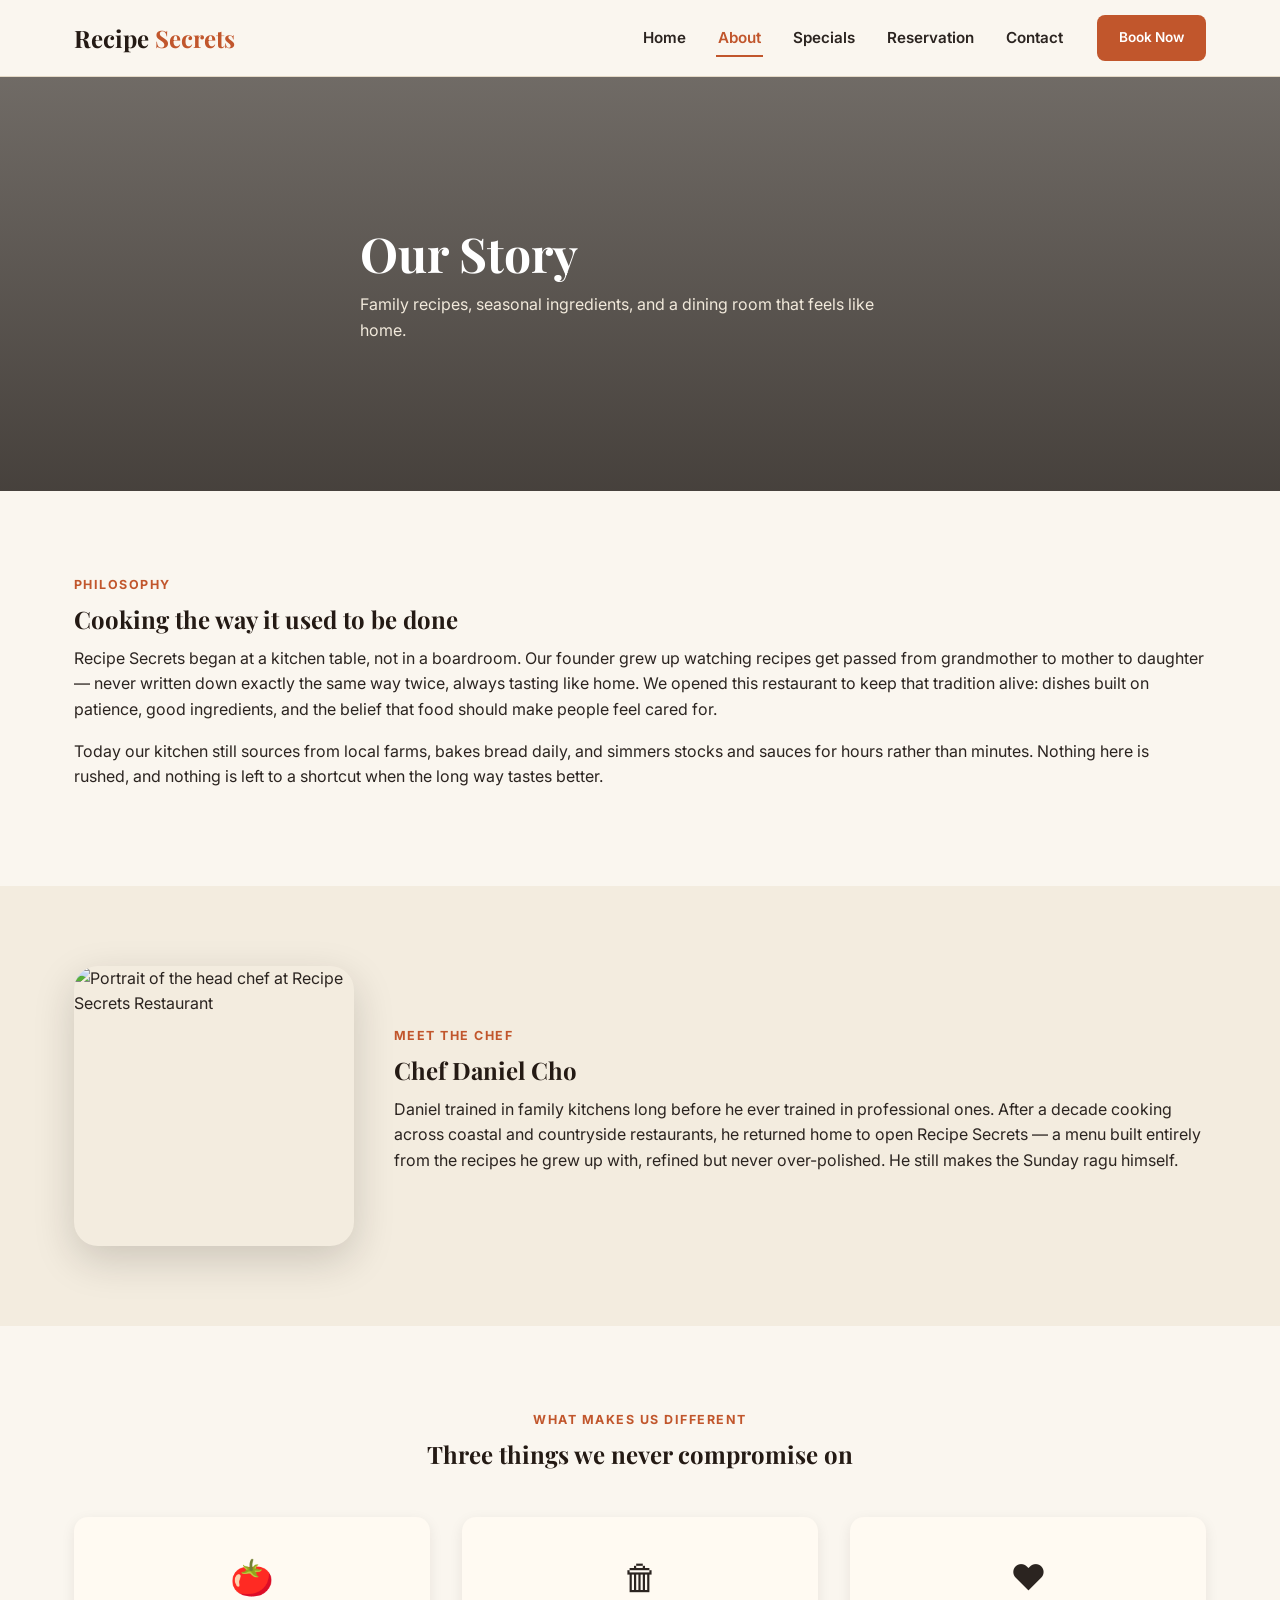
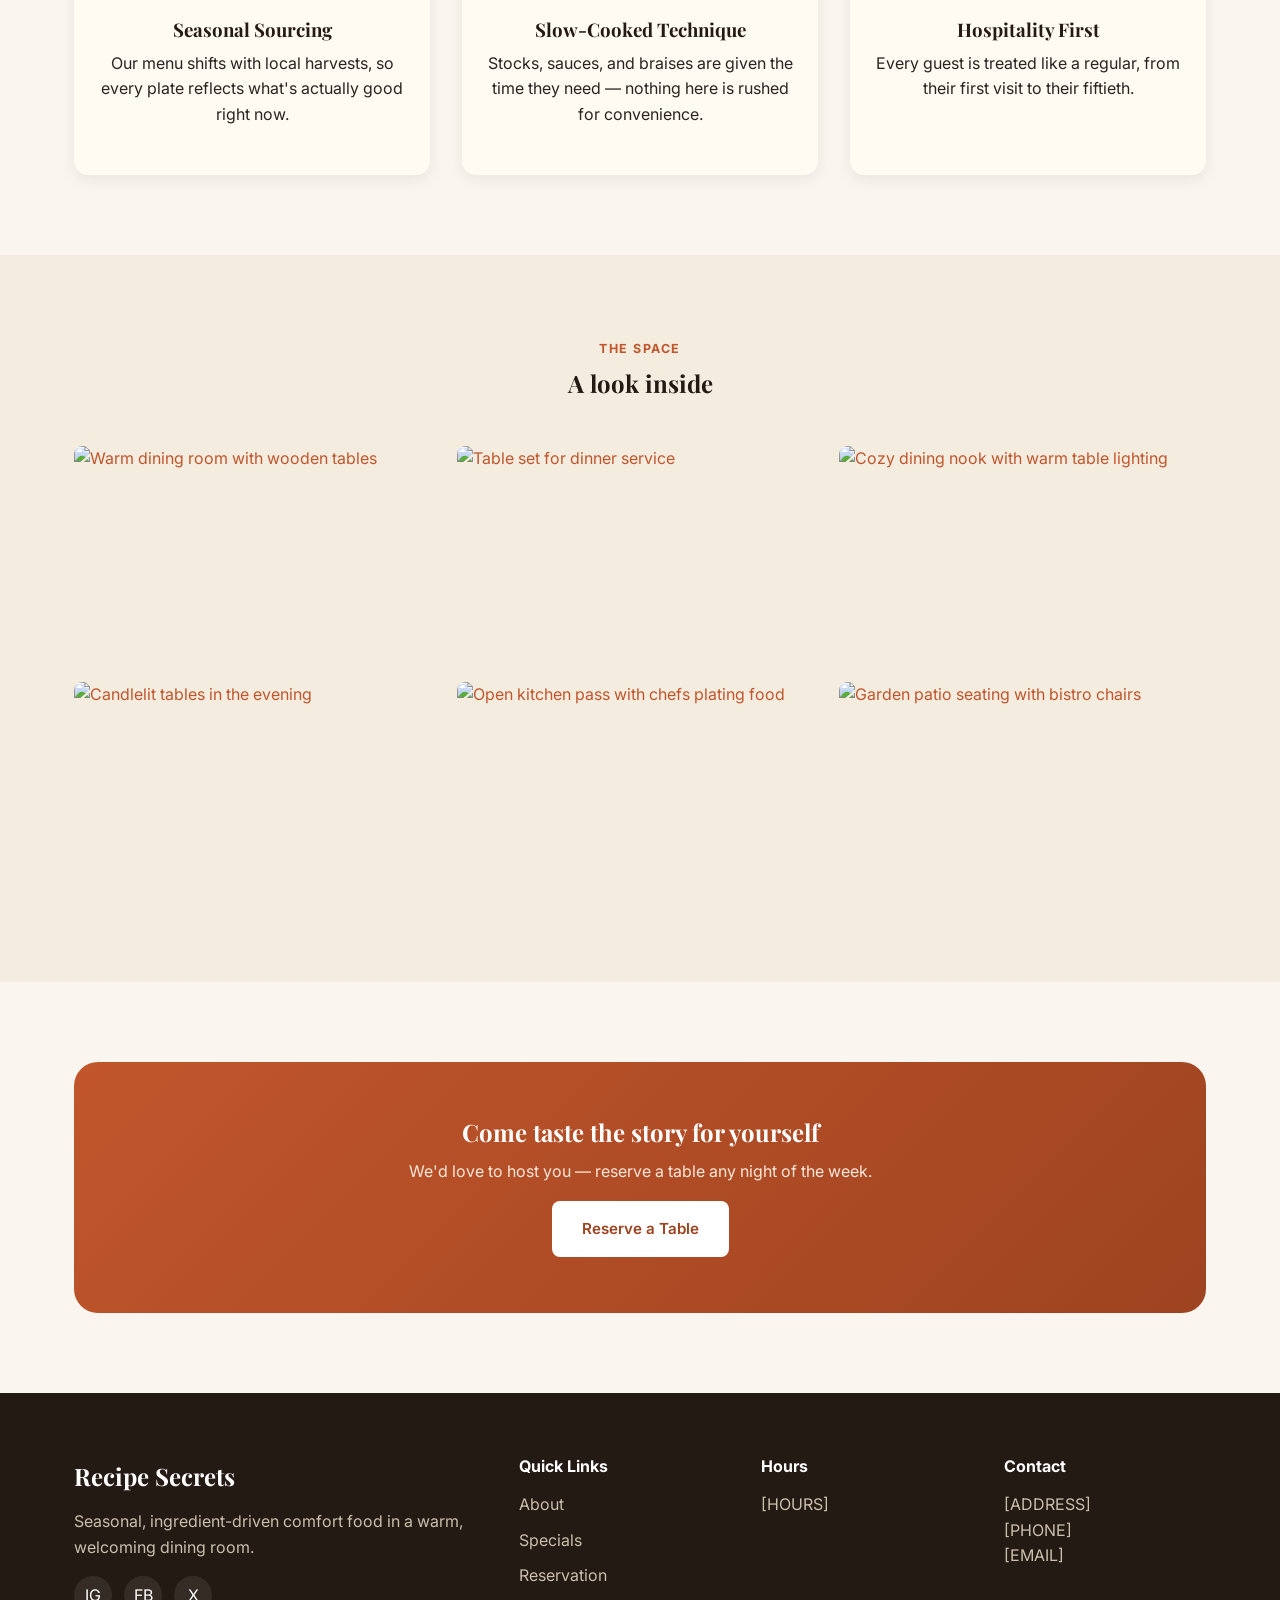
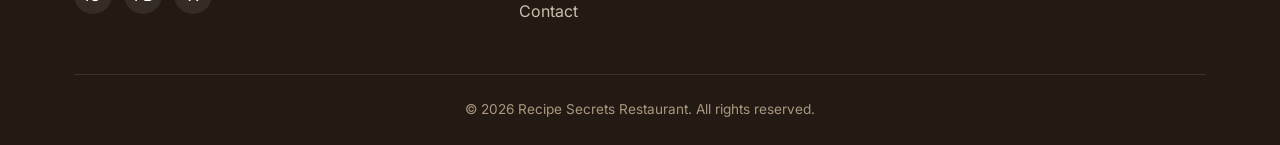
==== about.html @ ad88e189 "Initial commit: Recipe Secrets Restaurant static site" ====
<!DOCTYPE html>
<html lang="en">
<head>
<meta charset="UTF-8">
<meta name="viewport" content="width=device-width, initial-scale=1.0">
<title>About Us | Recipe Secrets Restaurant</title>
<meta name="description" content="Meet the chef and philosophy behind Recipe Secrets Restaurant, a neighborhood kitchen built on seasonal ingredients and family recipes.">
<meta property="og:title" content="About | Recipe Secrets Restaurant">
<meta property="og:description" content="Meet the chef and philosophy behind Recipe Secrets Restaurant.">
<meta property="og:type" content="website">
<meta property="og:image" content="https://images.unsplash.com/photo-1414235077428-338989a2e8c0?w=1200&q=80">
<link rel="icon" type="image/svg+xml" href="assets/favicon.svg">
<link rel="preconnect" href="https://fonts.googleapis.com">
<link rel="preconnect" href="https://fonts.gstatic.com" crossorigin>
<link href="https://fonts.googleapis.com/css2?family=Playfair+Display:wght@600;700&family=Inter:wght@400;500;600;700&display=swap" rel="stylesheet">
<link rel="stylesheet" href="css/styles.css">
</head>
<body>
<a class="skip-link" href="#main">Skip to content</a>

<header class="site-header">
  <div class="container">
    <a href="index.html" class="logo">Recipe <span>Secrets</span></a>
    <nav class="nav" id="site-nav">
      <ul class="nav-links">
        <li><a href="index.html">Home</a></li>
        <li><a href="about.html">About</a></li>
        <li><a href="specials.html">Specials</a></li>
        <li><a href="reservation.html">Reservation</a></li>
        <li><a href="contact.html">Contact</a></li>
      </ul>
      <div class="nav-cta">
        <a href="reservation.html" class="btn btn--primary btn--small">Book Now</a>
      </div>
    </nav>
    <button class="hamburger" aria-label="Toggle navigation menu" aria-expanded="false" aria-controls="site-nav">
      <span></span><span></span><span></span>
    </button>
  </div>
</header>

<main id="main">

  <section class="page-hero">
    <div class="hero__bg" style="background-image:url('https://images.unsplash.com/photo-1414235077428-338989a2e8c0?w=1600&q=80');" role="img" aria-label="Plated dish at Recipe Secrets Restaurant"></div>
    <div class="hero__overlay"></div>
    <div class="container hero__content">
      <h1>Our Story</h1>
      <p>Family recipes, seasonal ingredients, and a dining room that feels like home.</p>
    </div>
  </section>

  <section class="section">
    <div class="container reveal">
      <span class="eyebrow">Philosophy</span>
      <h2>Cooking the way it used to be done</h2>
      <p>Recipe Secrets began at a kitchen table, not in a boardroom. Our founder grew up watching recipes get passed from grandmother to mother to daughter &mdash; never written down exactly the same way twice, always tasting like home. We opened this restaurant to keep that tradition alive: dishes built on patience, good ingredients, and the belief that food should make people feel cared for.</p>
      <p>Today our kitchen still sources from local farms, bakes bread daily, and simmers stocks and sauces for hours rather than minutes. Nothing here is rushed, and nothing is left to a shortcut when the long way tastes better.</p>
    </div>
  </section>

  <section class="section section--alt">
    <div class="container chef reveal">
      <img src="https://images.unsplash.com/photo-1583394293214-28ded15ee548?w=600&q=80" alt="Portrait of the head chef at Recipe Secrets Restaurant" loading="lazy">
      <div>
        <span class="eyebrow">Meet the Chef</span>
        <h2>Chef Daniel Cho</h2>
        <p>Daniel trained in family kitchens long before he ever trained in professional ones. After a decade cooking across coastal and countryside restaurants, he returned home to open Recipe Secrets &mdash; a menu built entirely from the recipes he grew up with, refined but never over-polished. He still makes the Sunday ragu himself.</p>
      </div>
    </div>
  </section>

  <section class="section">
    <div class="container">
      <div class="section-head reveal">
        <span class="eyebrow">What Makes Us Different</span>
        <h2>Three things we never compromise on</h2>
      </div>
      <div class="grid grid--3 reveal">
        <div class="icon-block">
          <span class="icon-block__icon" aria-hidden="true">&#127813;</span>
          <h3>Seasonal Sourcing</h3>
          <p>Our menu shifts with local harvests, so every plate reflects what's actually good right now.</p>
        </div>
        <div class="icon-block">
          <span class="icon-block__icon" aria-hidden="true">&#128465;</span>
          <h3>Slow-Cooked Technique</h3>
          <p>Stocks, sauces, and braises are given the time they need &mdash; nothing here is rushed for convenience.</p>
        </div>
        <div class="icon-block">
          <span class="icon-block__icon" aria-hidden="true">&#10084;</span>
          <h3>Hospitality First</h3>
          <p>Every guest is treated like a regular, from their first visit to their fiftieth.</p>
        </div>
      </div>
    </div>
  </section>

  <section class="section section--alt">
    <div class="container">
      <div class="section-head reveal">
        <span class="eyebrow">The Space</span>
        <h2>A look inside</h2>
      </div>
      <div class="gallery-grid reveal">
        <a href="https://images.unsplash.com/photo-1552566626-52f8b828add9?w=1200&q=80" target="_blank" rel="noopener">
          <img src="https://images.unsplash.com/photo-1552566626-52f8b828add9?w=700&q=80" alt="Warm dining room with wooden tables" loading="lazy">
        </a>
        <a href="https://images.unsplash.com/photo-1424847651672-bf20a4b0982b?w=1200&q=80" target="_blank" rel="noopener">
          <img src="https://images.unsplash.com/photo-1424847651672-bf20a4b0982b?w=700&q=80" alt="Table set for dinner service" loading="lazy">
        </a>
        <a href="https://images.unsplash.com/photo-1544148103-0773bf10d330?w=1200&q=80" target="_blank" rel="noopener">
          <img src="https://images.unsplash.com/photo-1544148103-0773bf10d330?w=700&q=80" alt="Cozy dining nook with warm table lighting" loading="lazy">
        </a>
        <a href="https://images.unsplash.com/photo-1517248135467-4c7edcad34c4?w=1200&q=80" target="_blank" rel="noopener">
          <img src="https://images.unsplash.com/photo-1517248135467-4c7edcad34c4?w=700&q=80" alt="Candlelit tables in the evening" loading="lazy">
        </a>
        <a href="https://thumb.wikimedia.org/wikipedia/commons/thumb/9/96/20120608-OSEC-RBN-2579_%287170155123%29.jpg/1920px-20120608-OSEC-RBN-2579_%287170155123%29.jpg" target="_blank" rel="noopener">
          <img src="https://thumb.wikimedia.org/wikipedia/commons/thumb/9/96/20120608-OSEC-RBN-2579_%287170155123%29.jpg/1920px-20120608-OSEC-RBN-2579_%287170155123%29.jpg" alt="Open kitchen pass with chefs plating food" loading="lazy">
        </a>
        <a href="https://thumb.wikimedia.org/wikipedia/commons/thumb/3/38/DSCF1067_A_tranquil_garden_patio_framed_by_vibrant_pink_bougainvillea_cozy_metal_bistro_chairs_and_shaded_wooden_walkways_-_the_perfect_spot_to_relax_outdoors.jpg/1920px-thumbnail.jpg" target="_blank" rel="noopener">
          <img src="https://thumb.wikimedia.org/wikipedia/commons/thumb/3/38/DSCF1067_A_tranquil_garden_patio_framed_by_vibrant_pink_bougainvillea_cozy_metal_bistro_chairs_and_shaded_wooden_walkways_-_the_perfect_spot_to_relax_outdoors.jpg/1920px-thumbnail.jpg" alt="Garden patio seating with bistro chairs" loading="lazy">
        </a>
      </div>
    </div>
  </section>

  <section class="section">
    <div class="container">
      <div class="cta-banner reveal">
        <h2>Come taste the story for yourself</h2>
        <p>We'd love to host you &mdash; reserve a table any night of the week.</p>
        <a href="reservation.html" class="btn btn--primary" style="background:#fff;color:var(--color-terracotta-dark);">Reserve a Table</a>
      </div>
    </div>
  </section>

</main>

<footer class="site-footer">
  <div class="container">
    <div class="footer-grid">
      <div>
        <a href="index.html" class="logo">Recipe Secrets</a>
        <p>Seasonal, ingredient-driven comfort food in a warm, welcoming dining room.</p>
        <div class="footer-social">
          <a href="[SOCIAL LINKS]" aria-label="Instagram">IG</a>
          <a href="[SOCIAL LINKS]" aria-label="Facebook">FB</a>
          <a href="[SOCIAL LINKS]" aria-label="X / Twitter">X</a>
        </div>
      </div>
      <div>
        <h4>Quick Links</h4>
        <ul class="footer-links">
          <li><a href="about.html">About</a></li>
          <li><a href="specials.html">Specials</a></li>
          <li><a href="reservation.html">Reservation</a></li>
          <li><a href="contact.html">Contact</a></li>
        </ul>
      </div>
      <div>
        <h4>Hours</h4>
        <p>[HOURS]</p>
      </div>
      <div>
        <h4>Contact</h4>
        <p>[ADDRESS]<br>[PHONE]<br>[EMAIL]</p>
      </div>
    </div>
    <div class="footer-bottom">
      &copy; <span id="year"></span> Recipe Secrets Restaurant. All rights reserved.
    </div>
  </div>
</footer>

<script src="js/main.js"></script>
<script>document.getElementById('year').textContent = new Date().getFullYear();</script>
</body>
</html>
---- css/styles.css ----
/* =========================================================
   Recipe Secrets Restaurant — shared stylesheet
   ========================================================= */

:root {
  /* colors */
  --color-bg: #faf6ef;
  --color-bg-alt: #f3ecdf;
  --color-espresso: #241a14;
  --color-espresso-soft: #342419;
  --color-text: #2b2420;
  --color-text-muted: #6b5f54;
  --color-cream: #fffaf2;
  --color-gold: #c9a227;
  --color-terracotta: #c1562c;
  --color-terracotta-dark: #9e4320;
  --color-border: #e4d9c6;

  /* typography */
  --font-heading: "Playfair Display", Georgia, serif;
  --font-body: "Inter", -apple-system, Segoe UI, sans-serif;

  /* spacing / shape */
  --radius-sm: 8px;
  --radius-md: 14px;
  --radius-lg: 24px;
  --shadow-sm: 0 4px 14px rgba(36, 26, 20, 0.08);
  --shadow-md: 0 14px 40px rgba(36, 26, 20, 0.18);
  --container: 1180px;
  --header-h: 76px;
}

* { box-sizing: border-box; }
html { scroll-behavior: smooth; }

@media (prefers-reduced-motion: reduce) {
  html { scroll-behavior: auto; }
  *, *::before, *::after {
    animation-duration: 0.01ms !important;
    animation-iteration-count: 1 !important;
    transition-duration: 0.01ms !important;
    scroll-behavior: auto !important;
  }
}

body {
  margin: 0;
  font-family: var(--font-body);
  color: var(--color-text);
  background: var(--color-bg);
  line-height: 1.6;
}

img { max-width: 100%; display: block; }

h1, h2, h3, h4 {
  font-family: var(--font-heading);
  margin: 0 0 0.5em;
  line-height: 1.2;
  color: var(--color-espresso);
}

p { margin: 0 0 1em; }

a { color: var(--color-terracotta); text-decoration: none; }
a:hover { color: var(--color-terracotta-dark); }

:focus-visible {
  outline: 3px solid var(--color-gold);
  outline-offset: 2px;
}

.container {
  max-width: var(--container);
  margin: 0 auto;
  padding: 0 24px;
}

.section {
  padding: 80px 0;
}

.section--alt { background: var(--color-bg-alt); }
.section--dark {
  background: var(--color-espresso);
  color: #f1e9db;
}
.section--dark h2, .section--dark h3 { color: #fff; }

.eyebrow {
  display: inline-block;
  font-family: var(--font-body);
  font-weight: 700;
  letter-spacing: 0.12em;
  text-transform: uppercase;
  font-size: 0.78rem;
  color: var(--color-terracotta);
  margin-bottom: 10px;
}

.section-head {
  text-align: center;
  max-width: 640px;
  margin: 0 auto 48px;
}

/* Buttons */
.btn {
  display: inline-flex;
  align-items: center;
  justify-content: center;
  gap: 8px;
  padding: 14px 28px;
  border-radius: var(--radius-sm);
  font-weight: 600;
  font-size: 0.95rem;
  border: 2px solid transparent;
  cursor: pointer;
  transition: transform 0.15s ease, box-shadow 0.15s ease, background 0.2s ease, color 0.2s ease;
  text-align: center;
}
.btn:hover { transform: translateY(-2px); }

.btn--primary {
  background: var(--color-terracotta);
  color: #fff;
}
.btn--primary:hover { background: var(--color-terracotta-dark); color: #fff; box-shadow: var(--shadow-sm); }

.btn--ghost {
  background: transparent;
  border-color: #fff;
  color: #fff;
}
.btn--ghost:hover { background: rgba(255,255,255,0.15); color: #fff; }

.btn--outline {
  background: transparent;
  border-color: var(--color-terracotta);
  color: var(--color-terracotta);
}
.btn--outline:hover { background: var(--color-terracotta); color: #fff; }

.btn--small { padding: 10px 20px; font-size: 0.85rem; }
.btn--block { width: 100%; }

/* =========================================================
   Header
   ========================================================= */
.site-header {
  position: sticky;
  top: 0;
  z-index: 100;
  background: rgba(250, 246, 239, 0.92);
  backdrop-filter: saturate(180%) blur(10px);
  border-bottom: 1px solid var(--color-border);
}

.site-header .container {
  display: flex;
  align-items: center;
  justify-content: space-between;
  height: var(--header-h);
}

.logo {
  font-family: var(--font-heading);
  font-size: 1.5rem;
  font-weight: 700;
  color: var(--color-espresso);
  display: flex;
  align-items: baseline;
  gap: 6px;
}
.logo span { color: var(--color-terracotta); }

.nav {
  display: flex;
  align-items: center;
  gap: 32px;
}

.nav-links {
  display: flex;
  gap: 28px;
  list-style: none;
  margin: 0;
  padding: 0;
}

.nav-links a {
  color: var(--color-text);
  font-weight: 600;
  font-size: 0.95rem;
  padding: 8px 2px;
  position: relative;
}

.nav-links a::after {
  content: "";
  position: absolute;
  left: 0;
  bottom: -2px;
  height: 2px;
  width: 0;
  background: var(--color-terracotta);
  transition: width 0.2s ease;
}

.nav-links a:hover::after,
.nav-links a[aria-current="page"]::after {
  width: 100%;
}

.nav-links a[aria-current="page"] {
  color: var(--color-terracotta);
}

.nav-cta { display: flex; align-items: center; gap: 16px; }

.hamburger {
  display: none;
  flex-direction: column;
  justify-content: center;
  gap: 5px;
  width: 42px;
  height: 42px;
  border: 1px solid var(--color-border);
  border-radius: var(--radius-sm);
  background: var(--color-cream);
  cursor: pointer;
}
.hamburger span {
  display: block;
  width: 20px;
  height: 2px;
  margin: 0 auto;
  background: var(--color-espresso);
  transition: transform 0.2s ease, opacity 0.2s ease;
}
.hamburger[aria-expanded="true"] span:nth-child(1) { transform: translateY(7px) rotate(45deg); }
.hamburger[aria-expanded="true"] span:nth-child(2) { opacity: 0; }
.hamburger[aria-expanded="true"] span:nth-child(3) { transform: translateY(-7px) rotate(-45deg); }

@media (max-width: 900px) {
  .hamburger { display: flex; }
  .nav {
    position: fixed;
    inset: var(--header-h) 0 0 0;
    background: var(--color-cream);
    flex-direction: column;
    align-items: flex-start;
    padding: 32px 24px;
    transform: translateX(100%);
    transition: transform 0.25s ease;
    overflow-y: auto;
  }
  .nav.is-open { transform: translateX(0); }
  .nav-links {
    flex-direction: column;
    gap: 18px;
    width: 100%;
  }
  .nav-cta { flex-direction: column; align-items: stretch; width: 100%; }
}

/* =========================================================
   Hero
   ========================================================= */
.hero {
  position: relative;
  min-height: 92vh;
  display: flex;
  align-items: center;
  color: #fff;
  overflow: hidden;
}

.hero__bg {
  position: absolute;
  inset: 0;
  background-size: cover;
  background-position: center;
}

.hero__overlay {
  position: absolute;
  inset: 0;
  background: linear-gradient(180deg, rgba(20, 14, 10, 0.55) 0%, rgba(20, 14, 10, 0.78) 100%);
}

.hero__content {
  position: relative;
  z-index: 2;
  max-width: 720px;
}

.hero__eyebrow {
  text-transform: uppercase;
  letter-spacing: 0.2em;
  font-weight: 700;
  color: var(--color-gold);
  font-size: 0.85rem;
  margin-bottom: 18px;
  display: block;
}

.hero h1 {
  color: #fff;
  font-size: clamp(2.4rem, 5vw, 4rem);
  margin-bottom: 20px;
}

.hero p {
  font-size: 1.15rem;
  color: #f1e9db;
  max-width: 560px;
  margin-bottom: 36px;
}

.hero__actions { display: flex; gap: 16px; flex-wrap: wrap; }

.page-hero {
  position: relative;
  min-height: 46vh;
  display: flex;
  align-items: center;
  color: #fff;
}
.page-hero .hero__bg, .page-hero .hero__overlay { position: absolute; inset: 0; }
.page-hero .hero__bg { background-size: cover; background-position: center; }
.page-hero .hero__overlay { background: linear-gradient(180deg, rgba(20,14,10,0.6), rgba(20,14,10,0.78)); }
.page-hero .hero__content { position: relative; z-index: 2; }
.page-hero h1 { color: #fff; font-size: clamp(2rem, 4vw, 3rem); margin-bottom: 10px; }
.page-hero p { color: #f1e9db; max-width: 560px; margin: 0; }

/* =========================================================
   Cards / grids
   ========================================================= */
.grid {
  display: grid;
  gap: 32px;
}
.grid--2 { grid-template-columns: repeat(2, 1fr); }
.grid--3 { grid-template-columns: repeat(3, 1fr); }
.grid--4 { grid-template-columns: repeat(4, 1fr); }
.grid--6 { grid-template-columns: repeat(3, 1fr); }

@media (max-width: 900px) {
  .grid--3, .grid--4, .grid--6 { grid-template-columns: repeat(2, 1fr); }
}
@media (max-width: 600px) {
  .grid--2, .grid--3, .grid--4, .grid--6 { grid-template-columns: 1fr; }
}

.card {
  background: var(--color-cream);
  border-radius: var(--radius-md);
  overflow: hidden;
  box-shadow: var(--shadow-sm);
  transition: transform 0.25s ease, box-shadow 0.25s ease;
  display: flex;
  flex-direction: column;
}
.card:hover {
  transform: translateY(-6px);
  box-shadow: var(--shadow-md);
}

.card__media {
  aspect-ratio: 4 / 3;
  overflow: hidden;
}
.card__media img {
  width: 100%;
  height: 100%;
  object-fit: cover;
  transition: transform 0.4s ease;
}
.card:hover .card__media img { transform: scale(1.06); }

.card__body { padding: 22px; flex: 1; display: flex; flex-direction: column; }
.card__top-row {
  display: flex;
  justify-content: space-between;
  align-items: baseline;
  gap: 10px;
}
.card__price { color: var(--color-terracotta); font-weight: 700; white-space: nowrap; }
.card__body p { color: var(--color-text-muted); flex: 1; }

.tag {
  display: inline-block;
  font-size: 0.72rem;
  font-weight: 700;
  letter-spacing: 0.04em;
  text-transform: uppercase;
  padding: 4px 10px;
  border-radius: 999px;
  background: var(--color-bg-alt);
  color: var(--color-terracotta);
  margin: 2px 6px 2px 0;
}
.tag--pick { background: var(--color-gold); color: #241a14; }
.tag--spicy { background: #f1d4c7; color: var(--color-terracotta-dark); }
.tag--veg { background: #dcead9; color: #336a3b; }

/* =========================================================
   Story / About teaser
   ========================================================= */
.split {
  display: grid;
  grid-template-columns: 1fr 1fr;
  gap: 56px;
  align-items: center;
}
@media (max-width: 860px) {
  .split { grid-template-columns: 1fr; }
}
.split img {
  border-radius: var(--radius-lg);
  box-shadow: var(--shadow-md);
  width: 100%;
  height: 100%;
  object-fit: cover;
  aspect-ratio: 4/3;
}

/* Testimonials */
.testimonial {
  background: var(--color-cream);
  border-radius: var(--radius-md);
  padding: 32px;
  box-shadow: var(--shadow-sm);
  height: 100%;
}
.testimonial__quote {
  font-family: var(--font-heading);
  font-size: 1.1rem;
  color: var(--color-espresso);
  margin-bottom: 18px;
}
.testimonial__stars { color: var(--color-gold); letter-spacing: 2px; margin-bottom: 10px; }
.testimonial__name { font-weight: 700; }
.testimonial__role { color: var(--color-text-muted); font-size: 0.9rem; }

/* Info strip */
.info-strip {
  display: grid;
  grid-template-columns: repeat(3, 1fr);
  gap: 32px;
}
@media (max-width: 760px) {
  .info-strip { grid-template-columns: 1fr; }
}
.info-strip__item { text-align: center; }
.info-strip__icon { font-size: 2rem; margin-bottom: 12px; display: block; }

/* CTA banner */
.cta-banner {
  background: linear-gradient(135deg, var(--color-terracotta), var(--color-terracotta-dark));
  color: #fff;
  border-radius: var(--radius-lg);
  padding: 56px;
  text-align: center;
}
.cta-banner h2 { color: #fff; }
.cta-banner p { color: #fde8da; }

/* Icon blocks (About) */
.icon-block {
  text-align: center;
  padding: 32px 20px;
  background: var(--color-cream);
  border-radius: var(--radius-md);
  box-shadow: var(--shadow-sm);
}
.icon-block__icon { font-size: 2.2rem; margin-bottom: 14px; display: block; }

/* Chef profile */
.chef {
  display: grid;
  grid-template-columns: 280px 1fr;
  gap: 40px;
  align-items: center;
}
@media (max-width: 760px) {
  .chef { grid-template-columns: 1fr; text-align: center; }
}
.chef img {
  border-radius: var(--radius-lg);
  box-shadow: var(--shadow-md);
  aspect-ratio: 1;
  object-fit: cover;
  width: 100%;
}

/* Gallery */
.gallery-grid {
  display: grid;
  grid-template-columns: repeat(3, 1fr);
  grid-auto-rows: 220px;
  gap: 16px;
}
.gallery-grid img {
  width: 100%;
  height: 100%;
  object-fit: cover;
  border-radius: var(--radius-sm);
  transition: transform 0.3s ease;
}
.gallery-grid a { overflow: hidden; border-radius: var(--radius-sm); display: block; }
.gallery-grid a:hover img { transform: scale(1.08); }
@media (max-width: 760px) {
  .gallery-grid { grid-template-columns: repeat(2, 1fr); grid-auto-rows: 180px; }
}

/* =========================================================
   Specials page
   ========================================================= */
.special-feature {
  display: grid;
  grid-template-columns: 1fr 1fr;
  gap: 48px;
  align-items: center;
  background: var(--color-cream);
  border-radius: var(--radius-lg);
  padding: 40px;
  box-shadow: var(--shadow-md);
}
@media (max-width: 860px) {
  .special-feature { grid-template-columns: 1fr; }
}
.special-feature img {
  border-radius: var(--radius-md);
  aspect-ratio: 4/3;
  object-fit: cover;
  width: 100%;
}

.menu-category { margin-bottom: 56px; }
.menu-category h3 {
  font-size: 1.6rem;
  border-bottom: 2px solid var(--color-border);
  padding-bottom: 12px;
  margin-bottom: 28px;
}

/* =========================================================
   Forms
   ========================================================= */
.form-layout {
  display: grid;
  grid-template-columns: 1.4fr 1fr;
  gap: 48px;
  align-items: start;
}
@media (max-width: 900px) {
  .form-layout { grid-template-columns: 1fr; }
}

.form-card {
  background: var(--color-cream);
  border-radius: var(--radius-lg);
  padding: 40px;
  box-shadow: var(--shadow-md);
}

.form-row { margin-bottom: 20px; }
.form-row--split {
  display: grid;
  grid-template-columns: 1fr 1fr;
  gap: 20px;
}
@media (max-width: 560px) {
  .form-row--split { grid-template-columns: 1fr; }
}

label {
  display: block;
  font-weight: 600;
  margin-bottom: 8px;
  font-size: 0.92rem;
}
.required { color: var(--color-terracotta); }

input, select, textarea {
  width: 100%;
  padding: 12px 14px;
  border: 1.5px solid var(--color-border);
  border-radius: var(--radius-sm);
  font-family: var(--font-body);
  font-size: 0.98rem;
  background: #fff;
  color: var(--color-text);
}
input:focus, select:focus, textarea:focus {
  border-color: var(--color-terracotta);
  outline: none;
}
textarea { resize: vertical; min-height: 110px; }

.field-error {
  color: #a4302a;
  font-size: 0.82rem;
  margin-top: 6px;
  display: none;
}
.form-row.has-error input,
.form-row.has-error select,
.form-row.has-error textarea {
  border-color: #a4302a;
}
.form-row.has-error .field-error { display: block; }

.form-success {
  display: none;
  background: #dcead9;
  color: #2b5e32;
  padding: 18px 20px;
  border-radius: var(--radius-sm);
  margin-bottom: 24px;
  font-weight: 600;
}
.form-success.is-visible { display: block; }

.side-panel {
  background: var(--color-espresso);
  color: #f1e9db;
  border-radius: var(--radius-lg);
  padding: 36px;
}
.side-panel h3 { color: #fff; }
.side-panel .hours-table { width: 100%; margin: 18px 0; border-collapse: collapse; }
.side-panel .hours-table td { padding: 6px 0; border-bottom: 1px solid rgba(255,255,255,0.1); font-size: 0.92rem; }
.side-panel .hours-table td:last-child { text-align: right; color: var(--color-gold); }
.side-panel p { color: #d9cdb9; font-size: 0.92rem; }
.side-panel a { color: var(--color-gold); }

/* Contact info list */
.contact-info { list-style: none; padding: 0; margin: 0 0 24px; }
.contact-info li { padding: 10px 0; border-bottom: 1px solid rgba(255,255,255,0.1); font-size: 0.95rem; }
.contact-info li:last-child { border-bottom: none; }

.social-row { display: flex; gap: 14px; margin-top: 18px; }
.social-row a {
  width: 40px; height: 40px;
  display: flex; align-items: center; justify-content: center;
  border-radius: 50%;
  background: rgba(255,255,255,0.08);
  color: #f1e9db;
  font-size: 1rem;
}
.social-row a:hover { background: var(--color-gold); color: #241a14; }

.map-wrap {
  border-radius: var(--radius-lg);
  overflow: hidden;
  box-shadow: var(--shadow-md);
  margin-top: 48px;
}
.map-wrap iframe { width: 100%; height: 420px; border: 0; display: block; }

/* =========================================================
   Footer
   ========================================================= */
.site-footer {
  background: var(--color-espresso);
  color: #cbbfab;
  padding: 64px 0 24px;
}
.footer-grid {
  display: grid;
  grid-template-columns: 2fr 1fr 1fr 1fr;
  gap: 40px;
  margin-bottom: 40px;
}
@media (max-width: 860px) {
  .footer-grid { grid-template-columns: 1fr 1fr; }
}
@media (max-width: 560px) {
  .footer-grid { grid-template-columns: 1fr; }
}
.site-footer h4 { color: #fff; font-size: 1rem; font-family: var(--font-body); margin-bottom: 16px; }
.site-footer .logo { color: #fff; margin-bottom: 14px; }
.footer-links { list-style: none; padding: 0; margin: 0; }
.footer-links li { margin-bottom: 10px; }
.footer-links a { color: #cbbfab; }
.footer-links a:hover { color: var(--color-gold); }
.footer-social { display: flex; gap: 12px; margin-top: 16px; }
.footer-social a {
  width: 38px; height: 38px;
  border-radius: 50%;
  background: rgba(255,255,255,0.08);
  display: flex; align-items: center; justify-content: center;
  color: #fff;
}
.footer-social a:hover { background: var(--color-gold); color: #241a14; }
.footer-bottom {
  border-top: 1px solid rgba(255,255,255,0.1);
  padding-top: 24px;
  text-align: center;
  font-size: 0.85rem;
  color: #a8987f;
}

/* =========================================================
   Scroll-reveal
   ========================================================= */
.reveal {
  opacity: 0;
  transform: translateY(24px);
  transition: opacity 0.6s ease, transform 0.6s ease;
}
.reveal.is-visible {
  opacity: 1;
  transform: translateY(0);
}

/* skip link */
.skip-link {
  position: absolute;
  left: -999px;
  top: 0;
  background: var(--color-terracotta);
  color: #fff;
  padding: 10px 16px;
  z-index: 200;
}
.skip-link:focus {
  left: 10px;
  top: 10px;
}
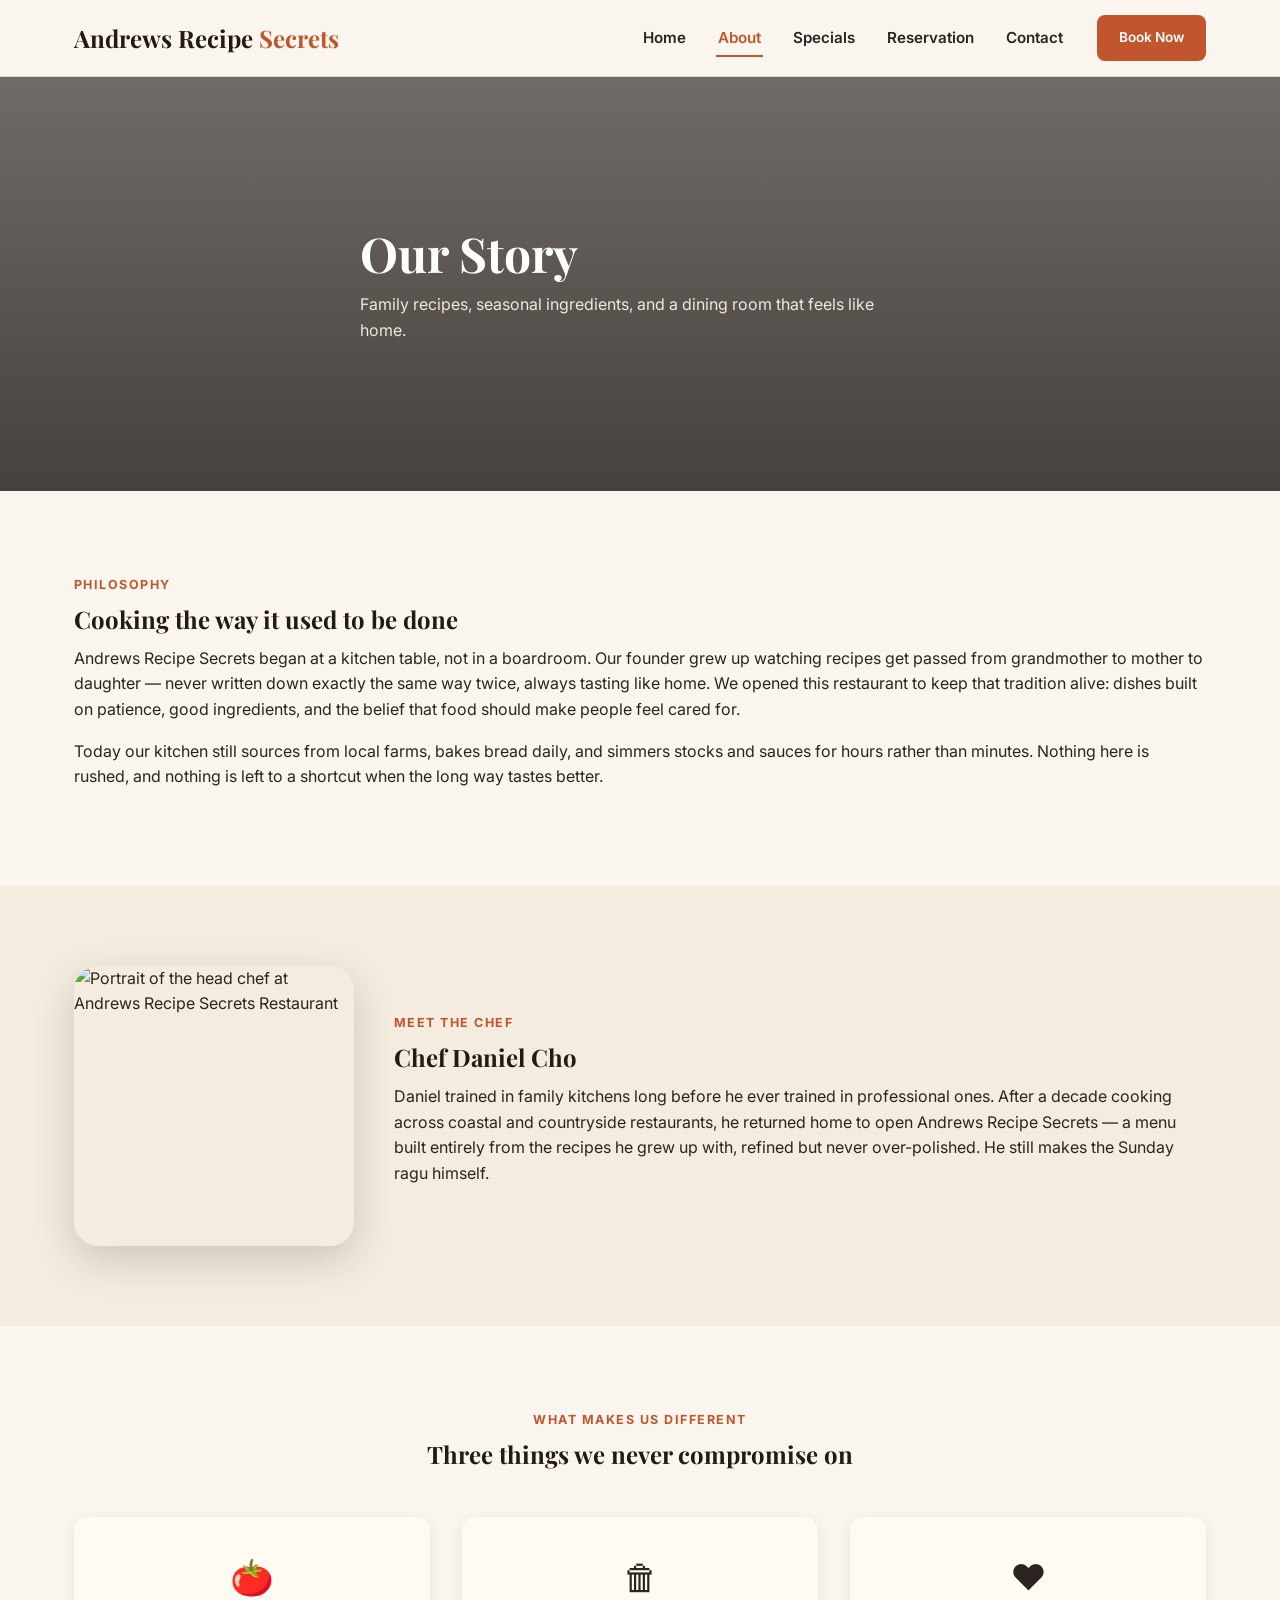
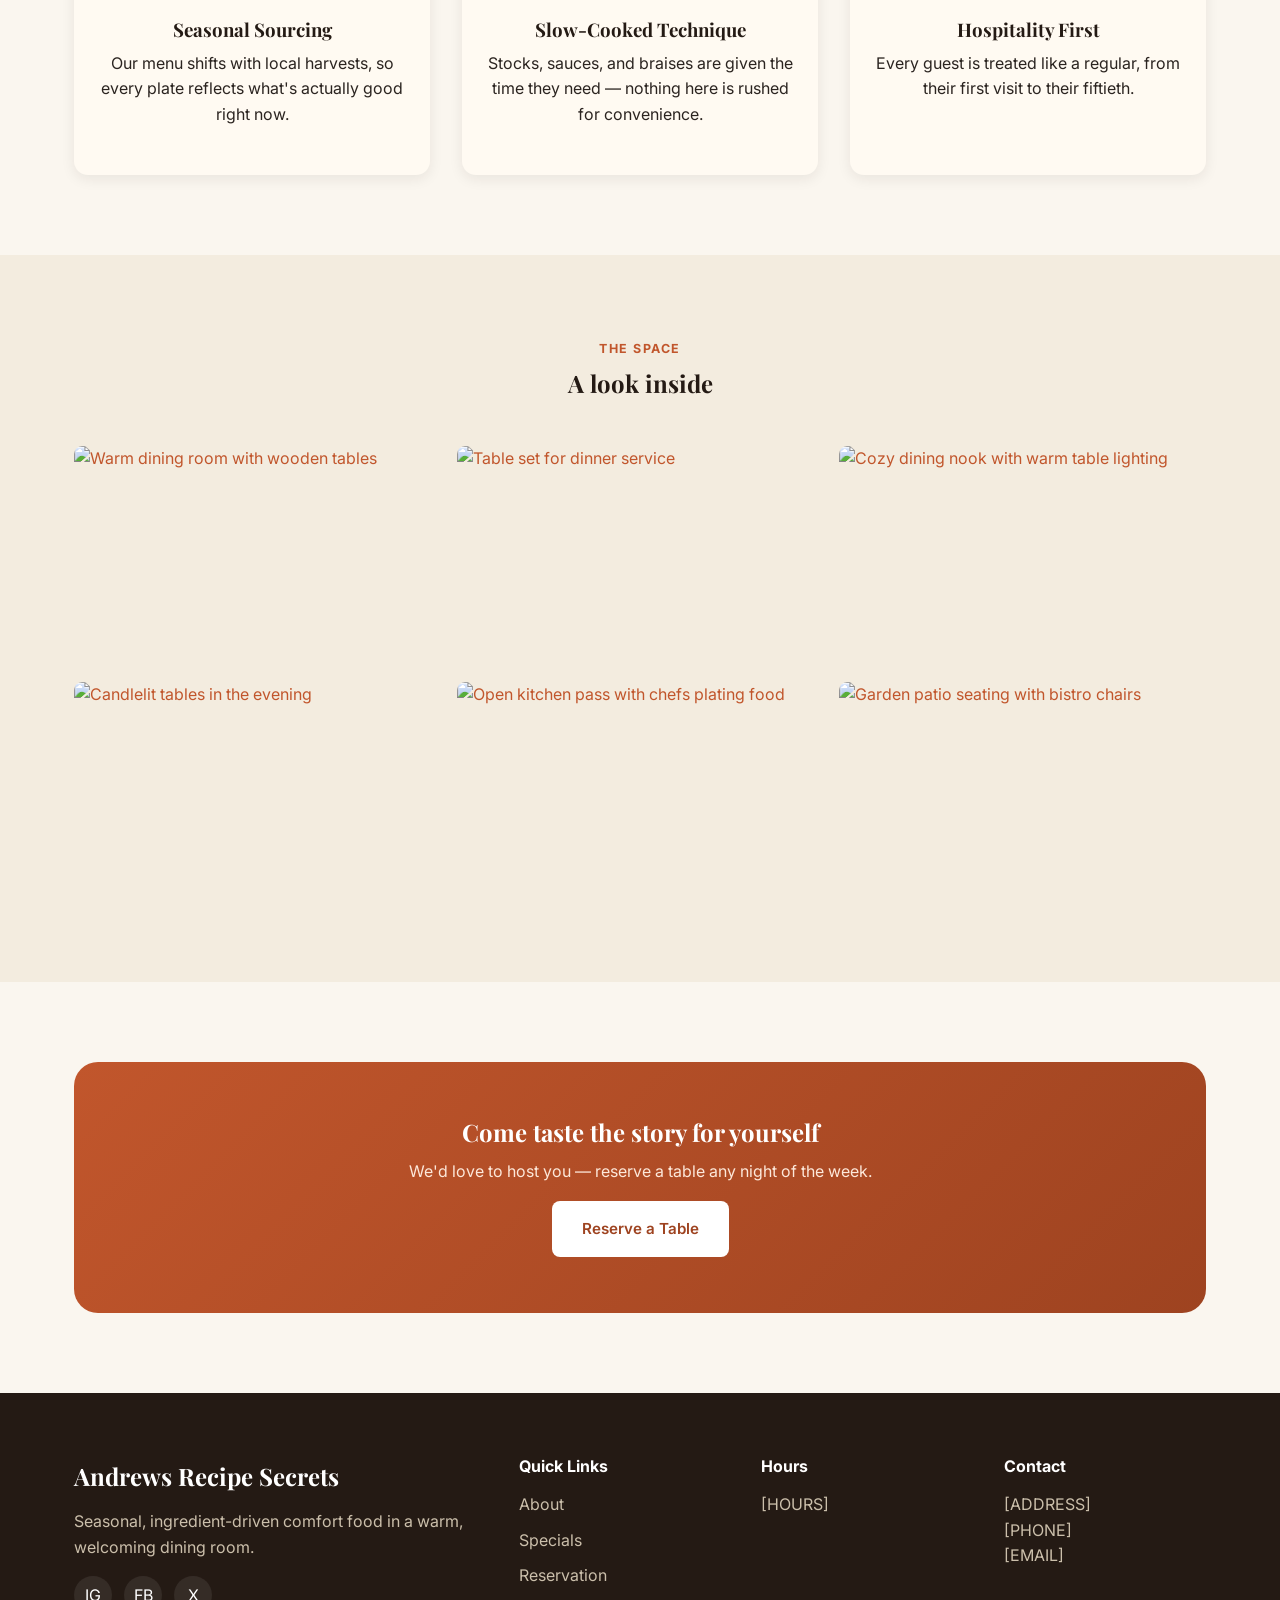
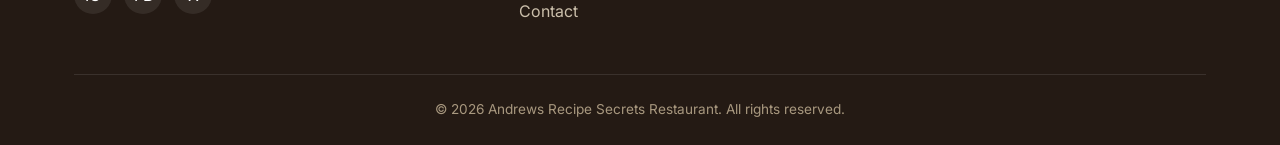
==== commit 60e0bda6: "Rebrand to Andrews Recipe Secrets and improve mobile nav Rename the restaurant brand across all page" ====
--- a/about.html
+++ b/about.html
@@ -3,10 +3,10 @@
 <head>
 <meta charset="UTF-8">
 <meta name="viewport" content="width=device-width, initial-scale=1.0">
-<title>About Us | Recipe Secrets Restaurant</title>
-<meta name="description" content="Meet the chef and philosophy behind Recipe Secrets Restaurant, a neighborhood kitchen built on seasonal ingredients and family recipes.">
-<meta property="og:title" content="About | Recipe Secrets Restaurant">
-<meta property="og:description" content="Meet the chef and philosophy behind Recipe Secrets Restaurant.">
+<title>About Us | Andrews Recipe Secrets Restaurant</title>
+<meta name="description" content="Meet the chef and philosophy behind Andrews Recipe Secrets Restaurant, a neighborhood kitchen built on seasonal ingredients and family recipes.">
+<meta property="og:title" content="About | Andrews Recipe Secrets Restaurant">
+<meta property="og:description" content="Meet the chef and philosophy behind Andrews Recipe Secrets Restaurant.">
 <meta property="og:type" content="website">
 <meta property="og:image" content="https://images.unsplash.com/photo-1414235077428-338989a2e8c0?w=1200&q=80">
 <link rel="icon" type="image/svg+xml" href="assets/favicon.svg">
@@ -20,7 +20,7 @@
 
 <header class="site-header">
   <div class="container">
-    <a href="index.html" class="logo">Recipe <span>Secrets</span></a>
+    <a href="index.html" class="logo">Andrews Recipe <span>Secrets</span></a>
     <nav class="nav" id="site-nav">
       <ul class="nav-links">
         <li><a href="index.html">Home</a></li>
@@ -42,7 +42,7 @@
 <main id="main">
 
   <section class="page-hero">
-    <div class="hero__bg" style="background-image:url('https://images.unsplash.com/photo-1414235077428-338989a2e8c0?w=1600&q=80');" role="img" aria-label="Plated dish at Recipe Secrets Restaurant"></div>
+    <div class="hero__bg" style="background-image:url('https://images.unsplash.com/photo-1414235077428-338989a2e8c0?w=1600&q=80');" role="img" aria-label="Plated dish at Andrews Recipe Secrets Restaurant"></div>
     <div class="hero__overlay"></div>
     <div class="container hero__content">
       <h1>Our Story</h1>
@@ -54,18 +54,18 @@
     <div class="container reveal">
       <span class="eyebrow">Philosophy</span>
       <h2>Cooking the way it used to be done</h2>
-      <p>Recipe Secrets began at a kitchen table, not in a boardroom. Our founder grew up watching recipes get passed from grandmother to mother to daughter &mdash; never written down exactly the same way twice, always tasting like home. We opened this restaurant to keep that tradition alive: dishes built on patience, good ingredients, and the belief that food should make people feel cared for.</p>
+      <p>Andrews Recipe Secrets began at a kitchen table, not in a boardroom. Our founder grew up watching recipes get passed from grandmother to mother to daughter &mdash; never written down exactly the same way twice, always tasting like home. We opened this restaurant to keep that tradition alive: dishes built on patience, good ingredients, and the belief that food should make people feel cared for.</p>
       <p>Today our kitchen still sources from local farms, bakes bread daily, and simmers stocks and sauces for hours rather than minutes. Nothing here is rushed, and nothing is left to a shortcut when the long way tastes better.</p>
     </div>
   </section>
 
   <section class="section section--alt">
     <div class="container chef reveal">
-      <img src="https://images.unsplash.com/photo-1583394293214-28ded15ee548?w=600&q=80" alt="Portrait of the head chef at Recipe Secrets Restaurant" loading="lazy">
+      <img src="https://images.unsplash.com/photo-1583394293214-28ded15ee548?w=600&q=80" alt="Portrait of the head chef at Andrews Recipe Secrets Restaurant" loading="lazy">
       <div>
         <span class="eyebrow">Meet the Chef</span>
         <h2>Chef Daniel Cho</h2>
-        <p>Daniel trained in family kitchens long before he ever trained in professional ones. After a decade cooking across coastal and countryside restaurants, he returned home to open Recipe Secrets &mdash; a menu built entirely from the recipes he grew up with, refined but never over-polished. He still makes the Sunday ragu himself.</p>
+        <p>Daniel trained in family kitchens long before he ever trained in professional ones. After a decade cooking across coastal and countryside restaurants, he returned home to open Andrews Recipe Secrets &mdash; a menu built entirely from the recipes he grew up with, refined but never over-polished. He still makes the Sunday ragu himself.</p>
       </div>
     </div>
   </section>
@@ -141,7 +141,7 @@
   <div class="container">
     <div class="footer-grid">
       <div>
-        <a href="index.html" class="logo">Recipe Secrets</a>
+        <a href="index.html" class="logo">Andrews Recipe Secrets</a>
         <p>Seasonal, ingredient-driven comfort food in a warm, welcoming dining room.</p>
         <div class="footer-social">
           <a href="[SOCIAL LINKS]" aria-label="Instagram">IG</a>
@@ -168,7 +168,7 @@
       </div>
     </div>
     <div class="footer-bottom">
-      &copy; <span id="year"></span> Recipe Secrets Restaurant. All rights reserved.
+      &copy; <span id="year"></span> Andrews Recipe Secrets Restaurant. All rights reserved.
     </div>
   </div>
 </footer>
--- a/css/styles.css
+++ b/css/styles.css
@@ -1,5 +1,5 @@
 /* =========================================================
-   Recipe Secrets Restaurant — shared stylesheet
+   Andrews Recipe Secrets Restaurant — shared stylesheet
    ========================================================= */
 
 :root {
@@ -223,16 +223,19 @@
   flex-direction: column;
   justify-content: center;
   gap: 5px;
-  width: 42px;
-  height: 42px;
+  width: 44px;
+  height: 44px;
   border: 1px solid var(--color-border);
   border-radius: var(--radius-sm);
   background: var(--color-cream);
   cursor: pointer;
+  -webkit-tap-highlight-color: transparent;
+  touch-action: manipulation;
+  flex-shrink: 0;
 }
 .hamburger span {
   display: block;
-  width: 20px;
+  width: 22px;
   height: 2px;
   margin: 0 auto;
   background: var(--color-espresso);
@@ -254,15 +257,33 @@
     transform: translateX(100%);
     transition: transform 0.25s ease;
     overflow-y: auto;
+    -webkit-overflow-scrolling: touch;
   }
   .nav.is-open { transform: translateX(0); }
   .nav-links {
     flex-direction: column;
-    gap: 18px;
+    gap: 6px;
     width: 100%;
   }
-  .nav-cta { flex-direction: column; align-items: stretch; width: 100%; }
-}
+  .nav-links a {
+    display: block;
+    width: 100%;
+    padding: 14px 4px;
+    font-size: 1.05rem;
+  }
+  .nav-cta {
+    flex-direction: column;
+    align-items: stretch;
+    width: 100%;
+    margin-top: 16px;
+  }
+  .nav-cta .btn {
+    padding: 14px 20px;
+    font-size: 1rem;
+  }
+}
+
+body.nav-open { overflow: hidden; }
 
 /* =========================================================
    Hero
